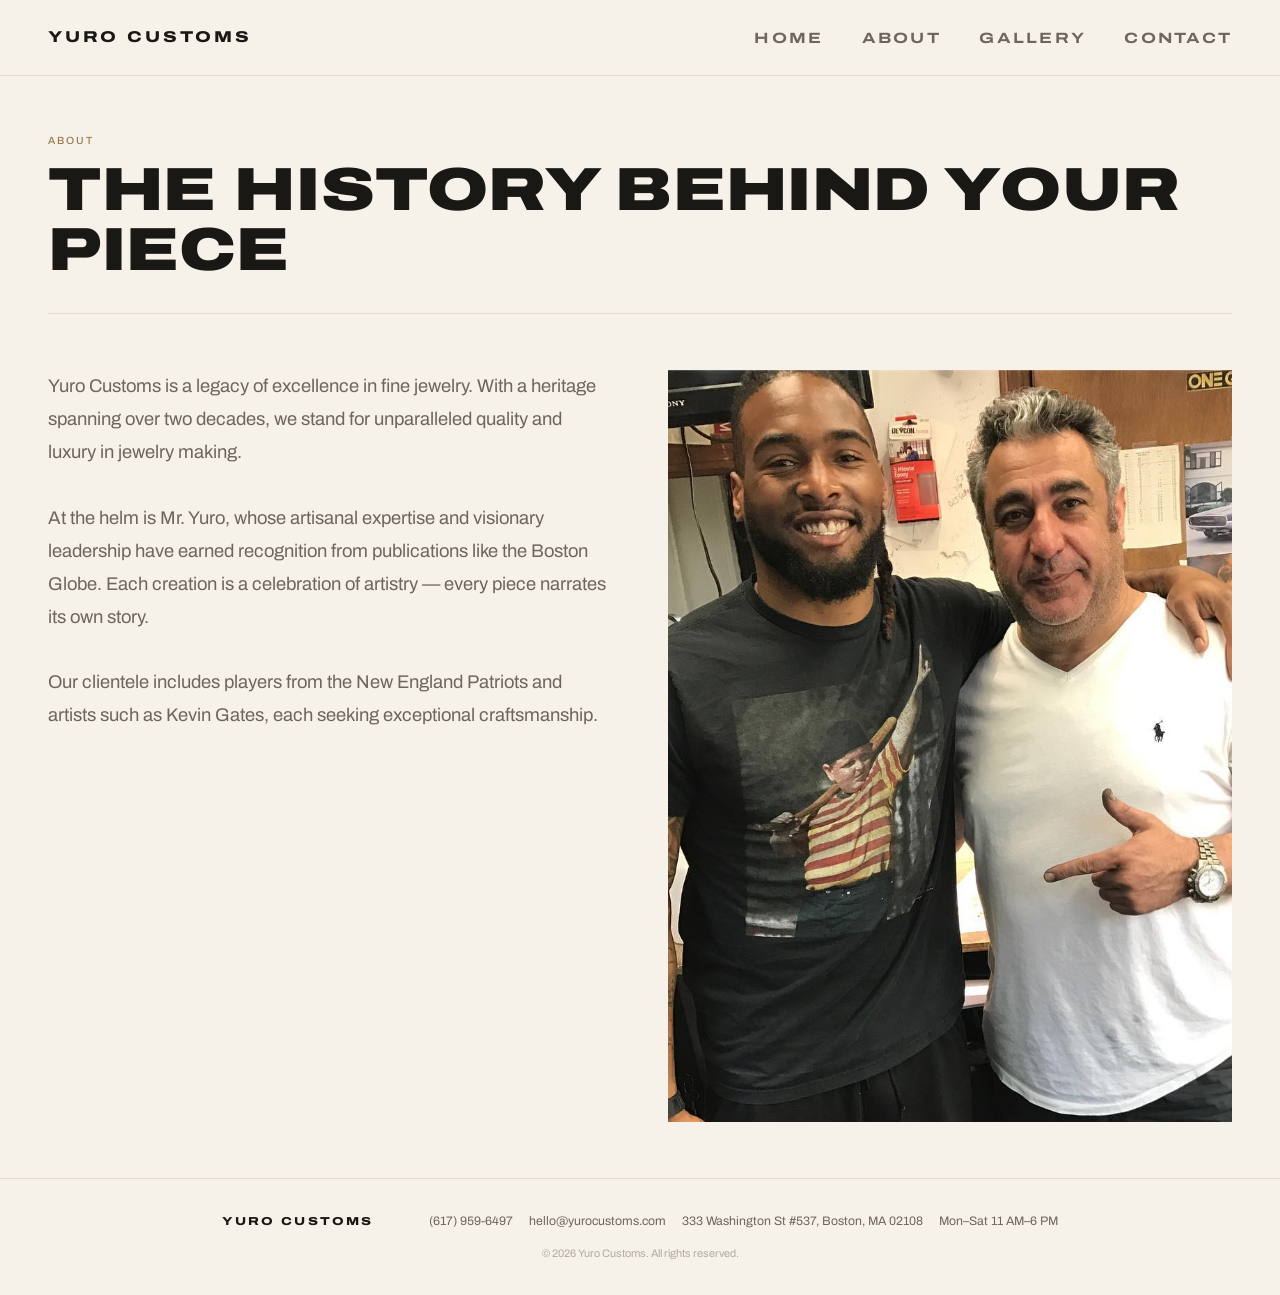
==== about.html @ 36be7b08 "Initial deploy: Yuro Customs static site Pure HTML/CSS/JS marketing site for Yuro Customs (custom gr" ====
<!DOCTYPE html>
<html lang="en">
<head>
  <meta charset="UTF-8">
  <meta name="viewport" content="width=device-width, initial-scale=1.0">
  <title>About — Yuro Customs</title>
  <meta name="description" content="Over two decades of fine jewelry craftsmanship, Boston-based. Trusted by New England Patriots players and artists including Kevin Gates.">
  <link rel="icon" href="assets/favicon.png">
  <link rel="preconnect" href="https://fonts.googleapis.com">
  <link rel="preconnect" href="https://fonts.gstatic.com" crossorigin>
  <link href="https://fonts.googleapis.com/css2?family=Archivo:ital,wdth,wght@0,62..125,100..900;1,62..125,100..900&display=swap" rel="stylesheet">
  <link rel="stylesheet" href="assets/style.css">
  <style>
    .page-header h1 { font-size: clamp(2.2rem, 5vw, 3.8rem); }
    .about-story__text p {
      font-size: clamp(1rem, 1.6vw, 1.15rem);
      line-height: 1.8;
    }
  </style>
</head>
<body>

  <nav class="nav">
    <a class="nav__logo" href="index.html">Yuro Customs</a>
    <button class="nav__toggle" aria-label="Toggle menu" aria-expanded="false">&#9776;</button>
    <ul class="nav__links">
      <li><a href="index.html">Home</a></li>
      <li><a href="about.html">About</a></li>
      <li><a href="collection.html">Gallery</a></li>
      <li><a href="#footer">Contact</a></li>
    </ul>
  </nav>

  <div class="edge-pad">

    <header class="page-header">
      <span class="eyebrow">About</span>
      <h1>The History Behind Your Piece</h1>
    </header>

    <div class="about-story">
      <div class="about-story__text">
        <p>Yuro Customs is a legacy of excellence in fine jewelry. With a heritage spanning over two decades, we stand for unparalleled quality and luxury in jewelry making.</p>
        <p>At the helm is Mr. Yuro, whose artisanal expertise and visionary leadership have earned recognition from publications like the Boston Globe. Each creation is a celebration of artistry — every piece narrates its own story.</p>
        <p>Our clientele includes players from the New England Patriots and artists such as Kevin Gates, each seeking exceptional craftsmanship.</p>
      </div>
      <div class="about-story__img">
        <img src="assets/img/portrait.jpg" alt="Mr. Yuro, founder of Yuro Customs" loading="lazy">
      </div>
    </div>

  </div>

  <footer class="footer edge-pad" id="footer">
    <div class="footer__inner">
      <span class="footer__brand">Yuro Customs</span>
      <div class="footer__meta">
        <a href="tel:+16179596497">(617) 959-6497</a>
        <a href="mailto:hello@yurocustoms.com">hello@yurocustoms.com</a>
        <span>333 Washington St #537, Boston, MA 02108</span>
        <span>Mon–Sat 11 AM–6 PM</span>
      </div>
      <p class="footer__copy">&copy; 2026 Yuro Customs. All rights reserved.</p>
    </div>
  </footer>

  <script>
    const toggle = document.querySelector('.nav__toggle');
    const links  = document.querySelector('.nav__links');
    toggle.addEventListener('click', () => {
      const open = links.classList.toggle('is-open');
      toggle.setAttribute('aria-expanded', open);
      toggle.innerHTML = open ? '&#215;' : '&#9776;';
    });
  </script>

</body>
</html>
---- assets/style.css ----
/* ===== TOKENS ===== */
:root {
  --ink:    #1A1815;
  --paper:  #F6F2EA;
  --muted:  #6E665B;
  --brass:  #9A7B4F;
  --font:   'Archivo', sans-serif;
  --space-xs:  0.5rem;
  --space-sm:  1rem;
  --space-md:  2rem;
  --space-lg:  3.5rem;
  --max-w:  1280px;
  --gutter: clamp(1.25rem, 5vw, 3rem);
}

/* ===== RESET ===== */
*, *::before, *::after { box-sizing: border-box; margin: 0; padding: 0; }
html { scroll-behavior: smooth; }
body {
  background: var(--paper);
  color: var(--ink);
  font-family: var(--font);
  font-size: clamp(0.9rem, 1.4vw, 1rem);
  line-height: 1.7;
  -webkit-font-smoothing: antialiased;
}
img { max-width: 100%; height: auto; display: block; }
a { color: inherit; text-decoration: none; }
ul { list-style: none; }
button { cursor: pointer; background: none; border: none; font: inherit; }

/* ===== LAYOUT ===== */
.container {
  width: 100%;
  max-width: var(--max-w);
  margin-inline: auto;
  padding-inline: var(--gutter);
}
.edge-pad {
  padding-inline: var(--gutter);
  padding-left: max(var(--gutter), calc((100vw - var(--max-w)) / 2 + var(--gutter)));
  padding-right: max(var(--gutter), calc((100vw - var(--max-w)) / 2 + var(--gutter)));
}

/* ===== TYPOGRAPHY ===== */
.eyebrow {
  display: block;
  font-size: 0.65rem;
  font-weight: 500;
  letter-spacing: 0.2em;
  text-transform: uppercase;
  color: var(--brass);
  margin-bottom: 0.6rem;
}

h1, h2, h3 {
  font-weight: 900;
  font-stretch: expanded;
  text-transform: uppercase;
  line-height: 1.0;
  letter-spacing: 0.01em;
  color: var(--ink);
}
h1 { font-size: clamp(1.6rem, 3.5vw, 2.6rem); }
h2 { font-size: clamp(1.3rem, 2.5vw, 2rem); }
h3 { font-size: clamp(1rem, 1.8vw, 1.25rem); }

p { color: var(--muted); max-width: 58ch; }
p + p { margin-top: var(--space-sm); }

/* ===== RULE ===== */
.rule {
  border: none;
  border-top: 1px solid var(--brass);
  opacity: 0.25;
}

/* ===== BUTTON ===== */
.btn {
  display: inline-block;
  padding: 0.75rem 1.75rem;
  background: var(--ink);
  color: var(--paper);
  font-size: 0.65rem;
  font-weight: 700;
  font-stretch: expanded;
  letter-spacing: 0.15em;
  text-transform: uppercase;
  transition: background 0.2s;
}
.btn:hover { background: var(--brass); }

/* ===== NAV ===== */
.nav {
  position: sticky;
  top: 0;
  z-index: 100;
  background: var(--paper);
  border-bottom: 1px solid rgba(154, 123, 79, 0.2);
  padding: 1.5rem var(--gutter);
  display: flex;
  align-items: center;
  justify-content: space-between;
  gap: var(--space-md);
}

.nav__logo {
  font-size: 0.98rem;
  font-weight: 800;
  font-stretch: expanded;
  letter-spacing: 0.18em;
  text-transform: uppercase;
  color: var(--ink);
  white-space: nowrap;
}

.nav__links {
  display: flex;
  gap: clamp(1.5rem, 3vw, 2.5rem);
  align-items: center;
}
.nav__links a {
  font-size: 0.93rem;
  font-weight: 700;
  font-stretch: expanded;
  letter-spacing: 0.15em;
  text-transform: uppercase;
  color: var(--muted);
  transition: color 0.15s;
}
.nav__links a:hover { color: var(--ink); }

.nav__toggle {
  display: none;
  font-size: 1.9rem;
  color: var(--ink);
  line-height: 1;
}

@media (max-width: 767px) {
  .nav__toggle { display: block; }
  .nav__links {
    display: none;
    position: absolute;
    top: 100%;
    left: 0; right: 0;
    background: var(--paper);
    border-bottom: 1px solid rgba(154, 123, 79, 0.2);
    flex-direction: column;
    align-items: flex-start;
    padding: var(--space-md) var(--gutter);
    gap: var(--space-md);
  }
  .nav__links.is-open { display: flex; }
  .nav__links a { font-size: 0.93rem; }
}

/* ===== HERO ===== */
.hero {
  display: grid;
  grid-template-columns: 1fr 1fr;
  align-items: stretch;
  min-height: 52vh;
}
.hero__content {
  display: flex;
  flex-direction: column;
  justify-content: center;
  gap: var(--space-md);
  padding: var(--space-lg) var(--gutter);
  padding-left: max(var(--gutter), calc((100vw - var(--max-w)) / 2 + var(--gutter)));
}
.hero__sub {
  color: var(--muted);
  font-size: 0.95rem;
  max-width: 40ch;
  margin-top: -0.5rem;
}
.hero__img {
  overflow: hidden;
  background: #D9D3C8;
}
.hero__img img {
  width: 100%; height: 100%;
  object-fit: cover;
}

@media (max-width: 767px) {
  .hero { grid-template-columns: 1fr; min-height: auto; }
  .hero__content { padding: var(--space-lg) var(--gutter); }
  .hero__img { height: 55vw; min-height: 220px; }
}

/* ===== PRODUCTS ===== */
.products {
  padding: var(--space-lg) 0;
  border-top: 1px solid rgba(154, 123, 79, 0.2);
}
.product {
  display: grid;
  grid-template-columns: 1fr 1fr;
  align-items: center;
  gap: var(--space-md);
  padding: var(--space-lg) 0;
}
.product.edge-pad { /* applied inline */ }
.product:nth-child(even) .product__img { order: -1; }
.product__img {
  aspect-ratio: 4 / 5;
  overflow: hidden;
  background: #D9D3C8;
}
.product__img img { width: 100%; height: 100%; object-fit: cover; }
.product__body { padding: var(--space-sm); }
.product__body h3 { margin-bottom: var(--space-sm); }
.product__body p { font-size: 0.9rem; }

@media (max-width: 767px) {
  .product { grid-template-columns: 1fr; }
  .product:nth-child(even) .product__img { order: 0; }
  .product__img { aspect-ratio: 3 / 2; }
  .product__body { padding: 0; }
}

/* ===== PAGE HEADER (inner pages) ===== */
.page-header {
  padding: var(--space-lg) 0 var(--space-md);
  border-bottom: 1px solid rgba(154, 123, 79, 0.2);
  margin-bottom: var(--space-lg);
}

/* ===== ABOUT ===== */
.about-story {
  display: grid;
  grid-template-columns: 1fr 1fr;
  gap: var(--space-lg);
  align-items: start;
  margin-bottom: var(--space-lg);
}
.about-story__text p { color: var(--muted); line-height: 1.75; }
.about-story__text p + p { margin-top: var(--space-md); }
.about-story__img {
  aspect-ratio: 3 / 4;
  overflow: hidden;
  background: #D9D3C8;
}
.about-story__img img { width: 100%; height: 100%; object-fit: cover; }

@media (max-width: 767px) {
  .about-story { grid-template-columns: 1fr; }
  .about-story__img { aspect-ratio: 4 / 3; order: -1; }
}

/* ===== GALLERY ===== */
.gallery {
  display: grid;
  grid-template-columns: repeat(3, 1fr);
  gap: 1rem;
}
.gallery figure {
  background: #D9D3C8;
  cursor: pointer;
}
.gallery figure img {
  width: 100%;
  aspect-ratio: 1;
  object-fit: cover;
  display: block;
}

@media (max-width: 1023px) { .gallery { grid-template-columns: repeat(2, 1fr); } }
@media (max-width: 599px)  { .gallery { grid-template-columns: 1fr; } }

/* ===== LIGHTBOX ===== */
.lb-overlay {
  display: none;
  position: fixed;
  inset: 0;
  z-index: 200;
  background: rgba(26, 24, 21, 0.95);
  align-items: center;
  justify-content: center;
}
.lb-overlay.is-open { display: flex; }
.lb-overlay img {
  max-width: min(90vw, 900px);
  max-height: 88vh;
  object-fit: contain;
}
.lb-close {
  position: absolute;
  top: 1rem; right: 1.5rem;
  color: var(--paper);
  font-size: 1.8rem;
  line-height: 1;
  opacity: 0.8;
  transition: opacity 0.15s;
}
.lb-close:hover { opacity: 1; }
.lb-prev, .lb-next {
  position: absolute;
  top: 50%; transform: translateY(-50%);
  color: var(--paper);
  font-size: 1.2rem;
  padding: 1rem;
  opacity: 0.6;
  transition: opacity 0.15s;
}
.lb-prev:hover, .lb-next:hover { opacity: 1; }
.lb-prev { left: 0.5rem; }
.lb-next { right: 0.5rem; }

/* ===== FOOTER ===== */
.footer {
  border-top: 1px solid rgba(154, 123, 79, 0.2);
  padding-top: var(--space-md);
  padding-bottom: var(--space-md);
  margin-top: var(--space-lg);
}
.footer__inner {
  display: flex;
  flex-wrap: wrap;
  align-items: baseline;
  justify-content: center;
  gap: 0.35rem var(--space-lg);
  text-align: center;
}
.footer__brand {
  font-size: 0.72rem;
  font-weight: 800;
  font-stretch: expanded;
  letter-spacing: 0.18em;
  text-transform: uppercase;
  color: var(--ink);
}
.footer__meta {
  display: flex;
  flex-wrap: wrap;
  justify-content: center;
  gap: 0.25rem var(--space-sm);
  font-size: 0.77rem;
  color: var(--muted);
}
.footer__meta a { color: var(--muted); transition: color 0.15s; }
.footer__meta a:hover { color: var(--ink); }
.footer__copy {
  width: 100%;
  font-size: 0.68rem;
  color: var(--muted);
  opacity: 0.5;
  margin-top: 0.4rem;
}
@media (max-width: 599px) {
  .footer__inner { flex-direction: column; gap: 0.25rem; }
}
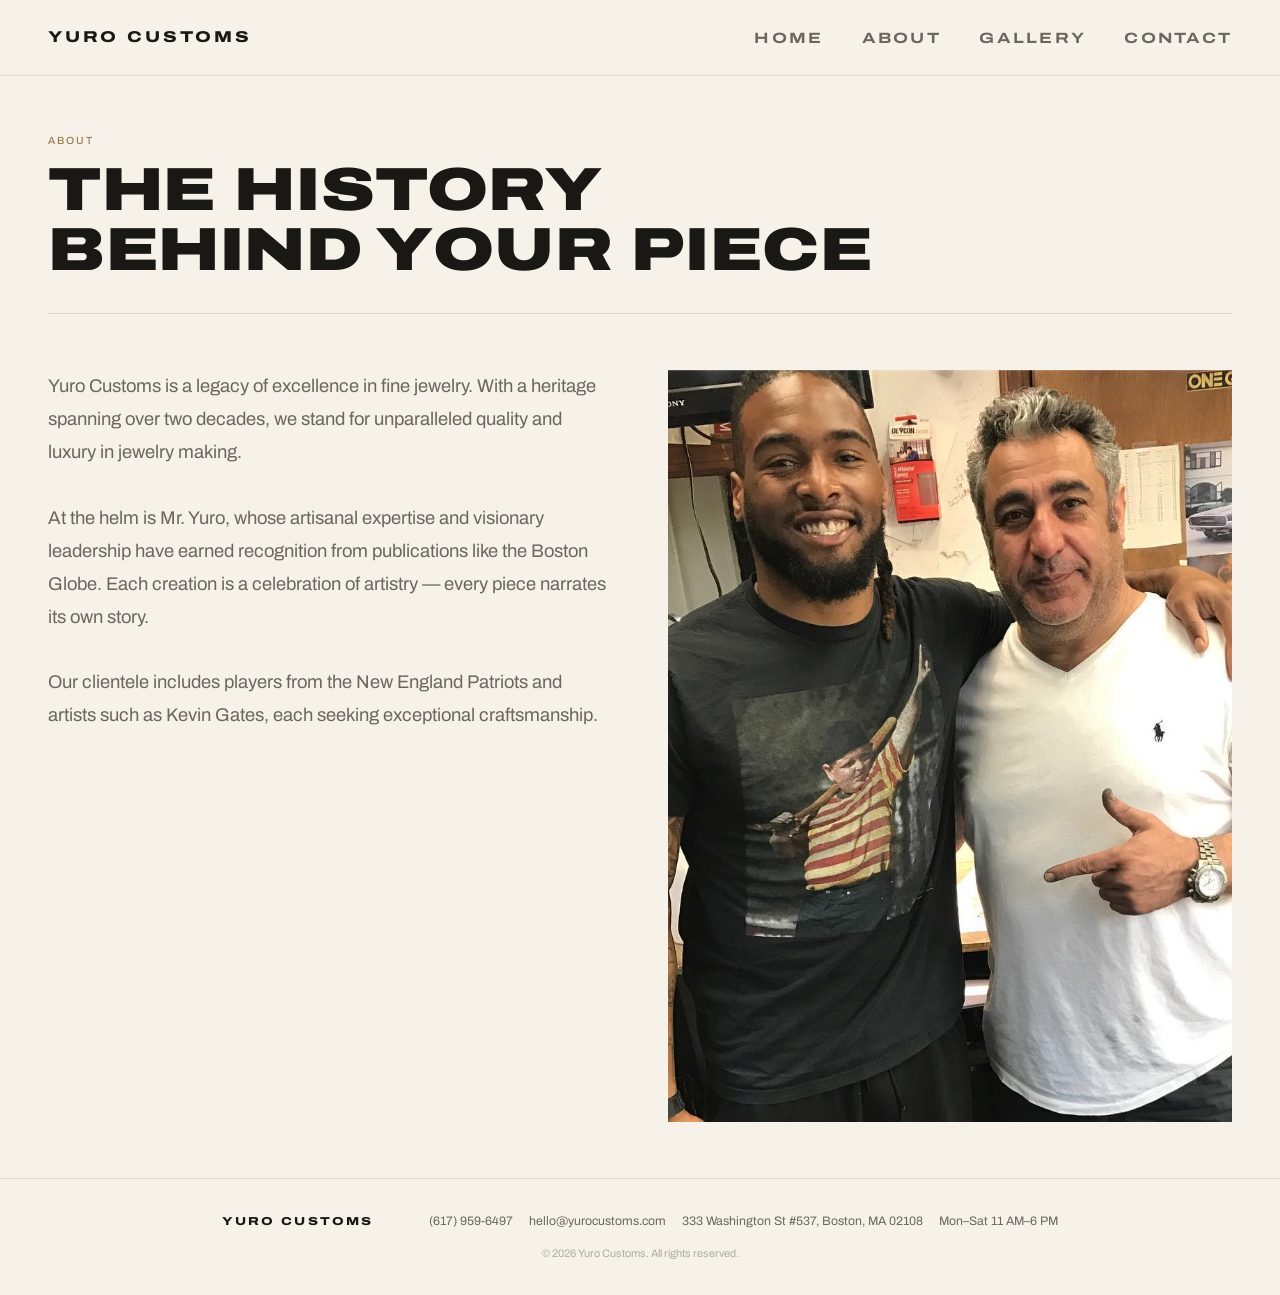
==== commit 90e5b97e: "Add line break in about page h1 to fix orphan Co-Authored-By: Claude Sonnet 4.6 <noreply@anthropic.c" ====
--- a/about.html
+++ b/about.html
@@ -35,7 +35,7 @@
 
     <header class="page-header">
       <span class="eyebrow">About</span>
-      <h1>The History Behind Your Piece</h1>
+      <h1>The History<br>Behind Your Piece</h1>
     </header>
 
     <div class="about-story">
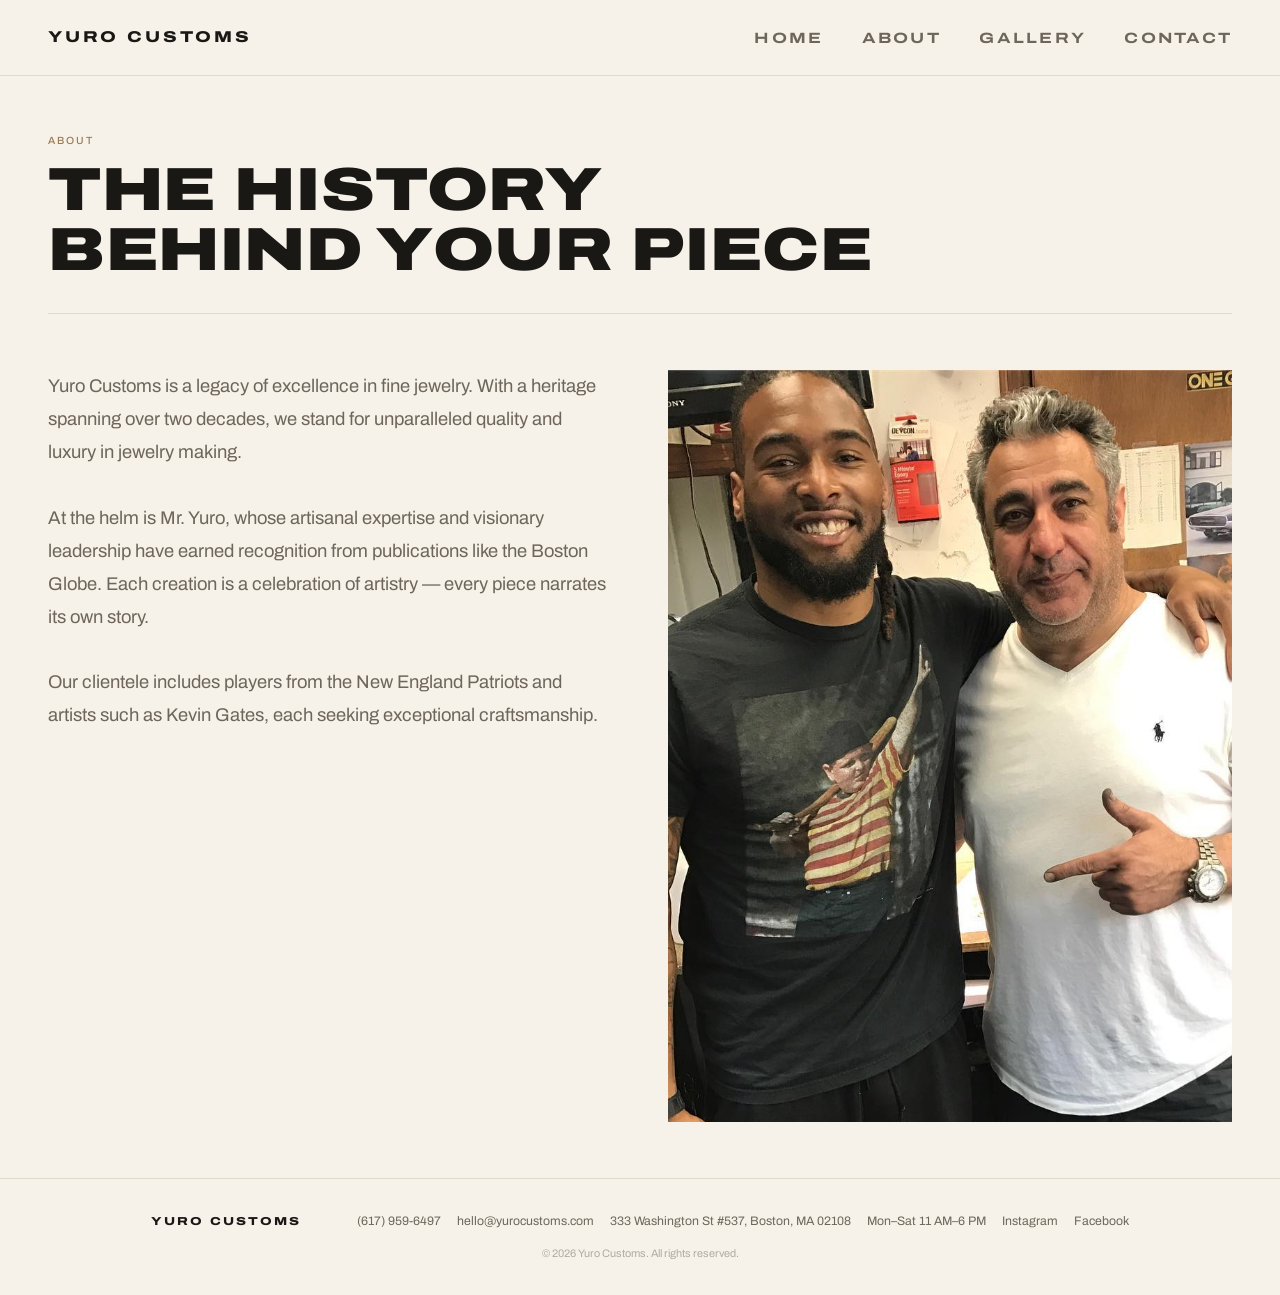
==== commit e60b7c44: "Add Instagram and Facebook links to footer Co-Authored-By: Claude Sonnet 4.6 <noreply@anthropic.com>" ====
--- a/about.html
+++ b/about.html
@@ -59,6 +59,8 @@
         <a href="mailto:hello@yurocustoms.com">hello@yurocustoms.com</a>
         <span>333 Washington St #537, Boston, MA 02108</span>
         <span>Mon–Sat 11 AM–6 PM</span>
+        <a href="https://www.instagram.com/bostongoldteeth/" target="_blank" rel="noopener">Instagram</a>
+        <a href="https://www.facebook.com/YuroCustoms/" target="_blank" rel="noopener">Facebook</a>
       </div>
       <p class="footer__copy">&copy; 2026 Yuro Customs. All rights reserved.</p>
     </div>
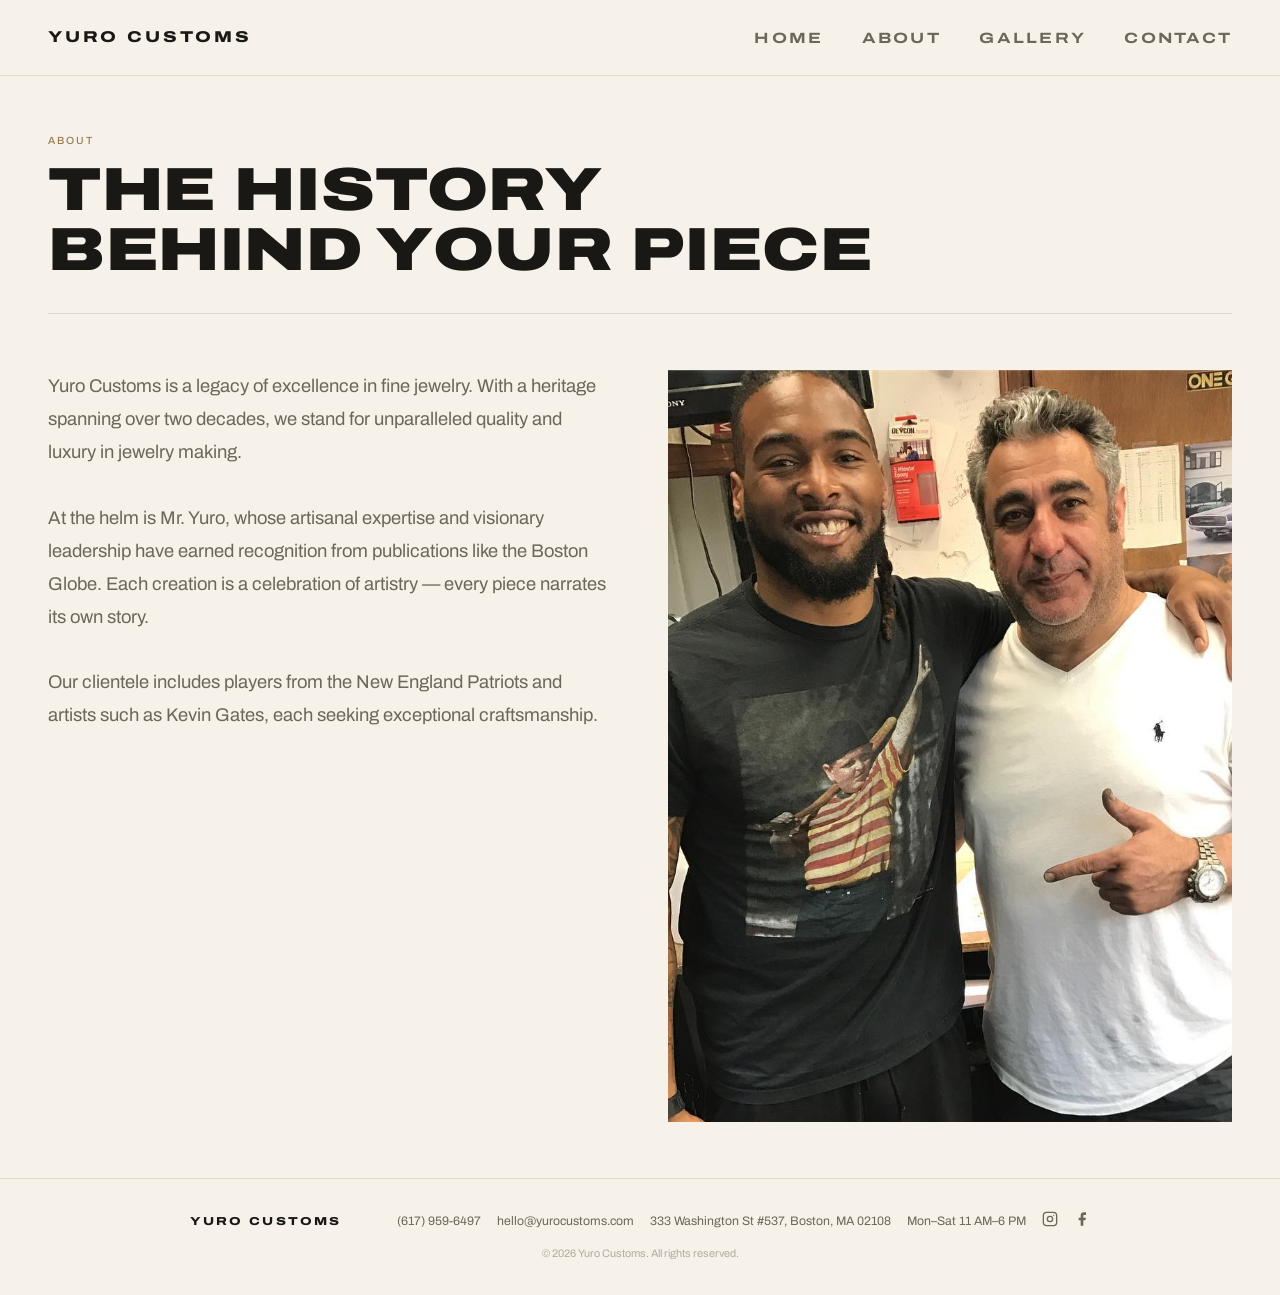
==== commit 9f5a6d19: "Replace social text links with inline SVG icons Co-Authored-By: Claude Sonnet 4.6 <noreply@anthropic" ====
--- a/about.html
+++ b/about.html
@@ -59,8 +59,8 @@
         <a href="mailto:hello@yurocustoms.com">hello@yurocustoms.com</a>
         <span>333 Washington St #537, Boston, MA 02108</span>
         <span>Mon–Sat 11 AM–6 PM</span>
-        <a href="https://www.instagram.com/bostongoldteeth/" target="_blank" rel="noopener">Instagram</a>
-        <a href="https://www.facebook.com/YuroCustoms/" target="_blank" rel="noopener">Facebook</a>
+        <a href="https://www.instagram.com/bostongoldteeth/" target="_blank" rel="noopener" aria-label="Instagram"><svg xmlns="http://www.w3.org/2000/svg" viewBox="0 0 24 24" fill="none" stroke="currentColor" stroke-width="2" stroke-linecap="round" stroke-linejoin="round"><rect x="2" y="2" width="20" height="20" rx="5"/><circle cx="12" cy="12" r="4"/><circle cx="17.5" cy="6.5" r="1" fill="currentColor" stroke="none"/></svg></a>
+        <a href="https://www.facebook.com/YuroCustoms/" target="_blank" rel="noopener" aria-label="Facebook"><svg xmlns="http://www.w3.org/2000/svg" viewBox="0 0 24 24" fill="currentColor"><path d="M18 2h-3a5 5 0 0 0-5 5v3H7v4h3v8h4v-8h3l1-4h-4V7a1 1 0 0 1 1-1h3z"/></svg></a>
       </div>
       <p class="footer__copy">&copy; 2026 Yuro Customs. All rights reserved.</p>
     </div>
--- a/assets/style.css
+++ b/assets/style.css
@@ -343,6 +343,7 @@
 }
 .footer__meta a { color: var(--muted); transition: color 0.15s; }
 .footer__meta a:hover { color: var(--ink); }
+.footer__meta svg { width: 1rem; height: 1rem; display: block; }
 .footer__copy {
   width: 100%;
   font-size: 0.68rem;
